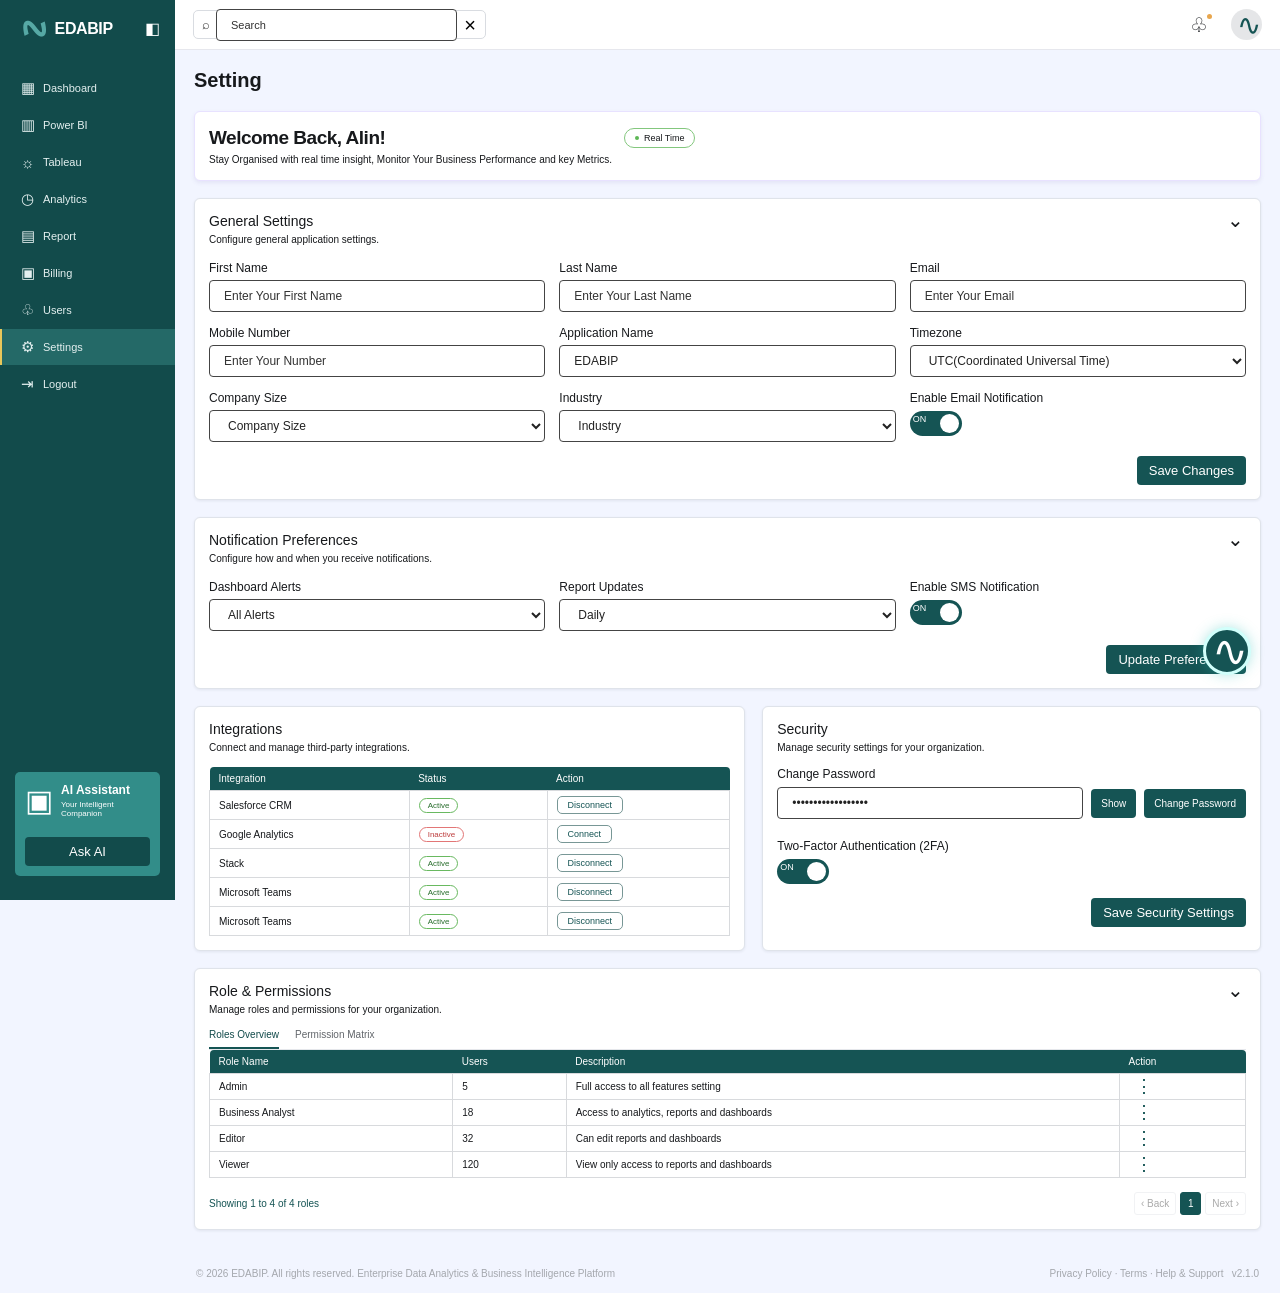
==== edabip-asif/index.html @ 904a11bc "Initial EDABIP settings dashboard" ====
<!DOCTYPE html>
<html lang="en">
<head>
  <meta charset="UTF-8">
  <meta name="viewport" content="width=device-width, initial-scale=1.0">
  <meta name="description" content="EDABIP settings dashboard demo built with HTML, CSS and JavaScript.">
  <title>EDABIP | Settings</title>
  <link rel="stylesheet" href="style.css">
  <script src="script.js" defer></script>
</head>
<body>
  <div class="app-shell">
    <aside class="sidebar" id="sidebar">
      <a class="brand" href="#" aria-label="EDABIP home">
        <span class="brand-mark" aria-hidden="true">∿</span><span>EDABIP</span>
      </a>
      <button class="sidebar-collapse" id="sidebarToggle" aria-label="Toggle sidebar" title="Toggle sidebar">◧</button>
      <nav class="nav-menu" aria-label="Main navigation">
        <a href="#"><span class="nav-icon">▦</span><span>Dashboard</span></a>
        <a href="#"><span class="nav-icon">▥</span><span>Power BI</span></a>
        <a href="#"><span class="nav-icon">☼</span><span>Tableau</span></a>
        <a href="#"><span class="nav-icon">◷</span><span>Analytics</span></a>
        <a href="#"><span class="nav-icon">▤</span><span>Report</span></a>
        <a href="#"><span class="nav-icon">▣</span><span>Billing</span></a>
        <a href="#"><span class="nav-icon">♧</span><span>Users</span></a>
        <a class="active" href="#" aria-current="page"><span class="nav-icon">⚙</span><span>Settings</span></a>
        <a href="#"><span class="nav-icon">⇥</span><span>Logout</span></a>
      </nav>
      <section class="assistant-card" aria-label="AI Assistant">
        <div class="assistant-heading"><span class="robot">▣</span><div><strong>AI Assistant</strong><small>Your Intelligent Companion</small></div></div>
        <button class="btn btn-dark ask-ai" id="askAi">Ask AI</button>
      </section>
    </aside>

    <div class="main-area">
      <header class="topbar">
        <button class="mobile-menu" id="mobileMenu" aria-label="Open navigation">☰</button>
        <label class="search-wrap"><span aria-hidden="true">⌕</span><input id="globalSearch" type="search" placeholder="Search" aria-label="Search settings"><button id="clearSearch" type="button" aria-label="Clear search">×</button></label>
        <div class="top-actions"><button class="icon-button" id="notificationsBtn" aria-label="Notifications" title="Notifications">♧<span class="notification-dot"></span></button><button class="avatar" id="profileBtn" aria-label="Open profile menu">∿</button></div>
      </header>

      <main class="content">
        <h1>Setting</h1>
        <section class="welcome panel">
          <div><h2>Welcome Back, Alin!</h2><p>Stay Organised with real time insight, Monitor Your Business Performance and key Metrics.</p></div>
          <span class="live-pill"><span></span> Real Time</span>
        </section>

        <section class="panel settings-panel searchable" data-search="general settings first name last name email mobile number application name timezone company size industry email notification">
          <button class="section-heading" data-collapse="generalBody" aria-expanded="true"><span><strong>General Settings</strong><small>Configure general application settings.</small></span><span class="chevron">⌄</span></button>
          <div id="generalBody" class="section-body">
            <form id="generalForm">
              <div class="form-grid">
                <label>First Name<input name="firstName" type="text" placeholder="Enter Your First Name" required></label>
                <label>Last Name<input name="lastName" type="text" placeholder="Enter Your Last Name" required></label>
                <label>Email<input name="email" type="email" placeholder="Enter Your Email" required></label>
                <label>Mobile Number<input name="mobile" type="tel" inputmode="tel" placeholder="Enter Your Number" pattern="[0-9+() -]{7,}" title="Enter a valid phone number"></label>
                <label>Application Name<input name="appName" type="text" value="EDABIP"></label>
                <label>Timezone<select name="timezone"><option>UTC(Coordinated Universal Time)</option><option>Asia/Kolkata (IST)</option><option>Europe/London</option><option>America/New_York</option><option>Asia/Dubai</option></select></label>
                <label>Company Size<select name="companySize"><option value="">Company Size</option><option>1–10 employees</option><option>11–50 employees</option><option>51–200 employees</option><option>201–1000 employees</option><option>1000+ employees</option></select></label>
                <label>Industry<select name="industry"><option value="">Industry</option><option>Technology</option><option>Finance</option><option>Healthcare</option><option>Education</option><option>Retail</option><option>Manufacturing</option><option>Other</option></select></label>
                <div class="toggle-field"><span>Enable Email Notification</span><label class="switch"><input type="checkbox" name="emailNotifications" checked><span class="slider"></span><span class="switch-state">ON</span></label></div>
              </div>
              <div class="actions"><button class="btn" type="submit">Save Changes</button></div>
              <p class="form-message" id="generalMessage" role="status"></p>
            </form>
          </div>
        </section>

        <section class="panel settings-panel searchable" data-search="notification preferences dashboard alerts report updates sms notification">
          <button class="section-heading" data-collapse="notificationBody" aria-expanded="true"><span><strong>Notification Preferences</strong><small>Configure how and when you receive notifications.</small></span><span class="chevron">⌄</span></button>
          <div id="notificationBody" class="section-body">
            <form id="notificationForm">
              <div class="form-grid notification-grid">
                <label>Dashboard Alerts<select name="dashboardAlerts"><option>All Alerts</option><option>Important Only</option><option>None</option></select></label>
                <label>Report Updates<select name="reportUpdates"><option>Daily</option><option>Weekly</option><option>Monthly</option><option>Never</option></select></label>
                <div class="toggle-field"><span>Enable SMS Notification</span><label class="switch"><input type="checkbox" name="smsNotifications" checked><span class="slider"></span><span class="switch-state">ON</span></label></div>
              </div>
              <div class="actions"><button class="btn" type="submit">Update Preferences</button></div>
              <p class="form-message" id="notificationMessage" role="status"></p>
            </form>
          </div>
        </section>

        <div class="two-column">
          <section class="panel searchable" data-search="integrations salesforce crm google analytics stack microsoft teams connect disconnect">
            <h2 class="card-title">Integrations</h2><p class="card-subtitle">Connect and manage third-party integrations.</p>
            <div class="table-wrap"><table><thead><tr><th>Integration</th><th>Status</th><th>Action</th></tr></thead><tbody id="integrationsRows"></tbody></table></div>
            <p class="form-message" id="integrationMessage" role="status"></p>
          </section>
          <section class="panel searchable" data-search="security change password two factor authentication 2fa">
            <h2 class="card-title">Security</h2><p class="card-subtitle">Manage security settings for your organization.</p>
            <form id="securityForm">
              <label class="password-label">Change Password<div class="password-row"><input id="passwordInput" type="password" value="StrongPassword123!" minlength="8" aria-label="New password"><button class="btn" type="button" id="showPassword">Show</button><button class="btn" type="submit">Change Password</button></div></label>
              <div class="toggle-field security-toggle"><span>Two-Factor Authentication (2FA)</span><label class="switch"><input type="checkbox" name="twoFactor" checked><span class="slider"></span><span class="switch-state">ON</span></label></div>
              <div class="actions"><button class="btn" type="submit">Save Security Settings</button></div>
              <p class="form-message" id="securityMessage" role="status"></p>
            </form>
          </section>
        </div>

        <section class="panel searchable roles-panel" data-search="role permissions admin business analyst editor viewer roles overview permission matrix">
          <button class="section-heading" data-collapse="rolesBody" aria-expanded="true"><span><strong>Role &amp; Permissions</strong><small>Manage roles and permissions for your organization.</small></span><span class="chevron">⌄</span></button>
          <div id="rolesBody" class="section-body">
            <div class="tabs" role="tablist" aria-label="Role views"><button class="tab active" role="tab" aria-selected="true" data-tab="overview">Roles Overview</button><button class="tab" role="tab" aria-selected="false" data-tab="matrix">Permission Matrix</button></div>
            <div class="table-wrap"><table id="rolesTable"><thead id="rolesHead"></thead><tbody id="rolesRows"></tbody></table></div>
            <div class="table-footer"><span id="pageInfo">Showing 1 to 4 of 4 roles</span><div class="pagination" id="pagination"></div></div>
          </div>
        </section>
        <footer class="footer"><span>© 2026 EDABIP. All rights reserved. Enterprise Data Analytics &amp; Business Intelligence Platform</span><span><a href="#">Privacy Policy</a> · <a href="#">Terms</a> · <a href="#">Help &amp; Support</a> &nbsp; v2.1.0</span></footer>
      </main>
    </div>
    <button class="floating-ai" id="floatingAi" aria-label="Ask AI assistant">∿</button>
    <div class="toast" id="toast" role="status" aria-live="polite"></div>
  </div>
</body>
</html>
---- edabip-asif/style.css ----
/* EDABIP Settings Dashboard — plain CSS, no frameworks */
:root {
  --teal-900: #124b4b;
  --teal-800: #155454;
  --teal-700: #206967;
  --teal-500: #56a9a5;
  --ink: #17191c;
  --muted: #6f747b;
  --page: #f2f5ff;
  --surface: #ffffff;
  --border: #dfe3ea;
  --green: #61ad55;
  --space-1: 4px;
  --space-2: 8px;
  --space-3: 12px;
  --space-4: 16px;
  --space-5: 20px;
  --space-6: 24px;
  --radius: 6px;
  --shadow: 0 1px 3px rgba(20, 35, 50, .08);
}
* { box-sizing: border-box; }
html { scroll-behavior: smooth; }
body { margin: 0; color: var(--ink); background: var(--page); font-family: Arial, Helvetica, sans-serif; font-size: 13px; }
button, input, select { font: inherit; }
button, a, input, select { -webkit-tap-highlight-color: transparent; }
button { cursor: pointer; }
button:focus-visible, a:focus-visible, input:focus-visible, select:focus-visible { outline: 3px solid #73c7c4; outline-offset: 2px; }
.app-shell { min-height: 100vh; }
.sidebar { width: 175px; background: var(--teal-900); color: white; position: fixed; inset: 0 auto 0 0; z-index: 20; display: flex; flex-direction: column; padding: 13px 0 24px; transition: width .2s ease, transform .2s ease; }
.brand { display: flex; align-items: center; gap: 7px; padding: 0 18px; height: 32px; text-decoration: none; color: white; font-size: 16px; font-weight: 700; letter-spacing: -.4px; }
.brand-mark { color: var(--teal-500); font-size: 36px; line-height: .7; transform: rotate(-25deg); display: inline-block; }
.sidebar-collapse { position: absolute; top: 18px; right: 9px; color: #fff; background: transparent; border: 0; font-size: 16px; }
.nav-menu { margin-top: 25px; display: flex; flex-direction: column; gap: 1px; }
.nav-menu a { color: #e4f0f0; display: flex; align-items: center; gap: 10px; min-height: 36px; padding: 0 19px; text-decoration: none; border-left: 2px solid transparent; font-size: 11px; }
.nav-menu a:hover { background: rgba(255,255,255,.08); }
.nav-menu a.active { background: #246967; border-left-color: #e8c75a; }
.nav-icon { width: 12px; font-size: 15px; text-align: center; }
.assistant-card { margin: auto 15px 0; padding: 11px 10px 10px; background: #328d89; border-radius: 5px; }
.assistant-heading { display: flex; gap: 8px; align-items: center; }
.robot { font-size: 30px; line-height: 1; }
.assistant-heading strong { display: block; font-size: 12px; }
.assistant-heading small { display: block; font-size: 8px; margin-top: 3px; }
.btn { border: 0; background: var(--teal-800); color: white; border-radius: 4px; min-height: 29px; padding: 7px 12px; white-space: nowrap; }
.btn:hover { background: var(--teal-700); }
.btn:active { transform: translateY(1px); }
.btn-dark { background: #124b4b; }
.ask-ai { width: 100%; margin-top: 19px; }
.main-area { margin-left: 175px; min-width: 0; }
.topbar { height: 50px; background: #fff; border-bottom: 1px solid #e6e7ed; display: flex; align-items: center; justify-content: space-between; padding: 0 18px; gap: 16px; }
.search-wrap { display: flex; align-items: center; gap: 6px; width: min(293px, 50%); height: 29px; border: 1px solid #d9dce1; border-radius: 5px; padding: 0 8px; color: #333; }
.search-wrap input { min-width: 0; flex: 1; border: 0; outline: 0; background: transparent; height: 100%; font-size: 11px; }
.search-wrap button { border: 0; background: transparent; font-size: 20px; line-height: 1; padding: 0 1px; }
.top-actions { display: flex; align-items: center; gap: 17px; }
.icon-button, .avatar, .mobile-menu { position: relative; border: 0; background: transparent; color: #17191c; font-size: 20px; }
.notification-dot { position: absolute; top: 2px; right: 2px; width: 5px; height: 5px; border-radius: 50%; background: #e8a64d; }
.avatar { width: 31px; height: 31px; border-radius: 50%; background: #e5e6e8; color: var(--teal-800); font-size: 29px; line-height: 22px; }
.mobile-menu { display: none; }
.content { padding: 19px 19px 0; max-width: 1600px; margin: 0 auto; }
h1 { font-size: 20px; margin: 0 0 19px; font-weight: 700; }
.panel { background: var(--surface); border: 1px solid var(--border); border-radius: var(--radius); box-shadow: var(--shadow); padding: 14px; min-width: 0; }
.welcome { display: flex; align-items: flex-start; gap: 12px; padding: 15px 14px; margin-bottom: 17px; border-color: #e8e2ff; box-shadow: 0 2px 4px rgba(90, 70, 150, .09); }
.welcome h2 { margin: 0 0 5px; font-size: 19px; letter-spacing: -.5px; }
.welcome p { margin: 0; font-size: 10px; }
.live-pill { display: inline-flex; align-items: center; gap: 5px; border: 1px solid #83c77d; border-radius: 14px; padding: 4px 10px; font-size: 9px; white-space: nowrap; margin-top: 1px; }
.live-pill span { width: 4px; height: 4px; background: #5db755; border-radius: 50%; }
.settings-panel { margin-bottom: 17px; }
.section-heading { display: flex; width: 100%; justify-content: space-between; align-items: flex-start; border: 0; padding: 0; background: transparent; text-align: left; color: inherit; }
.section-heading strong { display: block; font-size: 14px; font-weight: 500; margin-bottom: 5px; }
.section-heading small { display: block; font-size: 10px; }
.chevron { font-size: 20px; line-height: 15px; padding: 0 2px; transition: transform .15s ease; }
.section-heading[aria-expanded="false"] .chevron { transform: rotate(-90deg); }
.section-body { padding-top: 16px; }
.section-body.is-collapsed { display: none; }
.form-grid { display: grid; grid-template-columns: repeat(3, minmax(0, 1fr)); column-gap: 14px; row-gap: 14px; }
form label, .password-label { display: flex; flex-direction: column; gap: 5px; min-width: 0; font-size: 12px; }
input:not([type="checkbox"]), select { width: 100%; height: 32px; border: 1px solid #444; border-radius: 4px; background: #fff; padding: 0 14px; color: #222; min-width: 0; }
input::placeholder { color: #333; opacity: 1; }
select { padding-right: 8px; }
.toggle-field { display: flex; flex-direction: column; gap: 6px; font-size: 12px; align-items: flex-start; }
.switch { display: inline-flex; position: relative; width: 52px; height: 25px; border-radius: 20px; background: var(--teal-800); align-items: center; padding: 3px; cursor: pointer; }
.switch input { position: absolute; opacity: 0; width: 1px; height: 1px; }
.slider { position: absolute; left: 3px; width: 19px; height: 19px; border-radius: 50%; background: #fff; transition: transform .18s ease; }
.switch input:checked + .slider { transform: translateX(27px); }
.switch-state { color: #fff; font-size: 9px; margin-left: 5px; }
.switch input:checked ~ .switch-state { margin-left: 0; margin-right: auto; }
.switch input:not(:checked) ~ .switch-state { margin-left: auto; margin-right: 5px; }
.switch:has(input:focus-visible) { outline: 3px solid #73c7c4; outline-offset: 2px; }
.actions { display: flex; justify-content: flex-end; margin-top: 14px; }
.form-message { margin: 7px 0 0; color: var(--teal-800); font-size: 11px; min-height: 0; }
.form-message:empty { display: none; }
.notification-grid { grid-template-columns: repeat(3, minmax(0, 1fr)); }
.two-column { display: grid; grid-template-columns: 1.05fr .95fr; gap: 17px; margin-bottom: 17px; }
.card-title { margin: 0 0 5px; font-size: 14px; font-weight: 500; }
.card-subtitle { margin: 0 0 14px; font-size: 10px; }
.table-wrap { overflow-x: auto; }
table { border-collapse: collapse; width: 100%; font-size: 10px; }
th { background: var(--teal-800); color: #fff; text-align: left; padding: 6px 9px; font-weight: 500; }
th:first-child { border-radius: 4px 0 0 0; }
th:last-child { border-radius: 0 4px 0 0; }
td { border: 1px solid #d8dadd; padding: 5px 9px; height: 24px; }
tbody tr:hover { background: #f7fbfb; }
.status { display: inline-block; min-width: 38px; text-align: center; border: 1px solid #69b960; color: #286d2c; border-radius: 10px; padding: 2px 8px; font-size: 8px; }
.status.inactive { border-color: #e27676; color: #bd3c3c; }
.small-action { background: white; color: var(--teal-800); border: 1px solid #789796; border-radius: 5px; padding: 3px 10px; font-size: 9px; min-width: 50px; }
.small-action:hover { background: #eaf5f4; }
.password-row { display: flex; gap: 8px; align-items: center; margin-top: 1px; }
.password-row input { flex: 1; }
.password-row .btn { font-size: 10px; padding-inline: 10px; }
.security-toggle { margin-top: 20px; }
.tabs { display: flex; gap: 16px; border-bottom: 1px solid #e5e7eb; margin: 14px 0 0; }
.tab { background: transparent; border: 0; border-bottom: 2px solid transparent; padding: 0 0 7px; color: #62666b; font-size: 10px; }
.tab.active { color: var(--teal-900); border-bottom-color: var(--teal-800); }
.roles-panel { margin-bottom: 30px; }
.roles-panel .section-body { padding-top: 0; }
.roles-panel .table-wrap { margin-top: 0; }
.role-action { border: 0; background: transparent; font-size: 18px; line-height: 12px; color: var(--teal-800); }
.table-footer { display: flex; justify-content: space-between; align-items: center; gap: 10px; margin-top: 14px; font-size: 10px; color: var(--teal-800); }
.pagination { display: flex; align-items: center; gap: 4px; }
.pagination button { min-width: 21px; height: 23px; padding: 0 6px; background: #fff; border: 1px solid #e2e4e8; border-radius: 3px; color: #444; font-size: 10px; }
.pagination button.active { background: var(--teal-800); color: white; border-color: var(--teal-800); }
.pagination button:disabled { opacity: .45; cursor: not-allowed; }
.footer { display: flex; justify-content: space-between; gap: 12px; color: #a4a7ad; font-size: 10px; padding: 8px 2px 14px; }
.footer a { color: inherit; text-decoration: none; }
.footer a:hover { text-decoration: underline; }
.floating-ai { position: fixed; right: 29px; bottom: 25%; z-index: 10; width: 48px; height: 48px; border-radius: 50%; border: 3px solid #d1fffb; background: var(--teal-800); color: white; font-size: 43px; line-height: 34px; box-shadow: 0 0 13px rgba(40, 190, 180, .35); }
.toast { position: fixed; right: 20px; bottom: 20px; z-index: 50; background: #173f3f; color: #fff; padding: 12px 16px; border-radius: 6px; box-shadow: 0 5px 20px #0002; max-width: min(360px, calc(100vw - 40px)); display: none; }
.toast.show { display: block; }
.search-hidden { display: none !important; }
.sidebar.is-collapsed { width: 62px; }
.sidebar.is-collapsed .brand span:not(.brand-mark), .sidebar.is-collapsed .nav-menu a span:not(.nav-icon), .sidebar.is-collapsed .assistant-card, .sidebar.is-collapsed .sidebar-collapse { display: none; }
.sidebar.is-collapsed .brand { padding: 0 14px; }
.sidebar.is-collapsed .nav-menu a { padding: 0 23px; }
.sidebar.is-collapsed + .main-area { margin-left: 62px; }
@media (min-width: 1500px) { .content { padding-left: 24px; padding-right: 24px; } }
@media (max-width: 900px) {
  .sidebar { width: 62px; }
  .sidebar .brand span:not(.brand-mark), .sidebar .nav-menu a span:not(.nav-icon), .sidebar .assistant-card, .sidebar .sidebar-collapse { display: none; }
  .sidebar .brand { padding: 0 14px; }
  .nav-menu a { padding: 0 23px; }
  .main-area { margin-left: 62px; }
  .two-column { grid-template-columns: 1fr; }
  .content { padding: 16px 14px 0; }
}
@media (max-width: 620px) {
  .sidebar { transform: translateX(-100%); width: 210px; box-shadow: 8px 0 24px #0002; }
  .sidebar.mobile-open { transform: translateX(0); }
  .sidebar.mobile-open .brand span:not(.brand-mark), .sidebar.mobile-open .nav-menu a span:not(.nav-icon), .sidebar.mobile-open .assistant-card, .sidebar.mobile-open .sidebar-collapse { display: initial; }
  .sidebar.mobile-open .brand { padding: 0 18px; }
  .sidebar.mobile-open .nav-menu a { padding: 0 19px; }
  .main-area, .sidebar.is-collapsed + .main-area { margin-left: 0; }
  .topbar { padding: 0 12px; gap: 10px; }
  .mobile-menu { display: inline-block; }
  .search-wrap { width: 100%; }
  .top-actions { gap: 9px; }
  .content { padding: 14px 10px 0; }
  h1 { margin-bottom: 13px; }
  .welcome { flex-wrap: wrap; }
  .welcome h2 { font-size: 17px; }
  .form-grid, .notification-grid { grid-template-columns: 1fr; }
  .panel { padding: 12px; }
  .two-column { gap: 12px; }
  .password-row { flex-wrap: wrap; }
  .password-row input { flex-basis: 100%; }
  .footer { flex-direction: column; line-height: 1.6; }
  .floating-ai { width: 43px; height: 43px; right: 14px; bottom: 16px; font-size: 37px; }
  .table-footer { align-items: flex-start; flex-direction: column; }
}
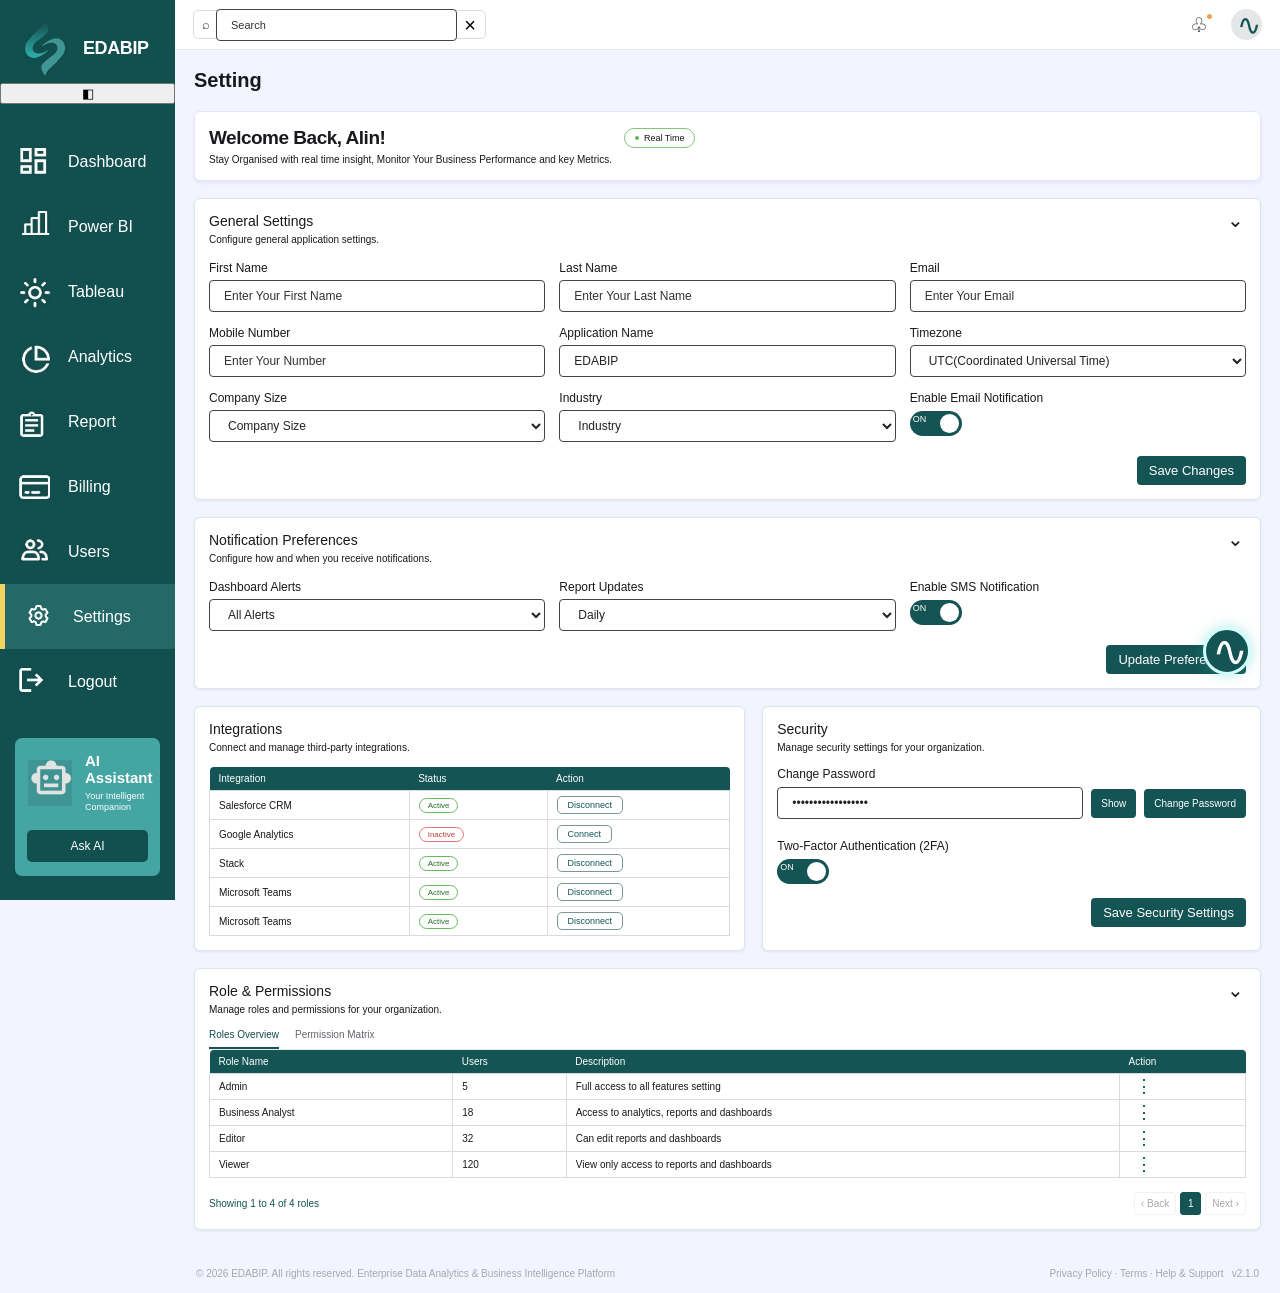
==== commit f65a97ce: "Update sidebar design and notification icon" ====
--- a/edabip-asif/index.html
+++ b/edabip-asif/index.html
@@ -11,26 +11,86 @@
 <body>
   <div class="app-shell">
     <aside class="sidebar" id="sidebar">
-      <a class="brand" href="#" aria-label="EDABIP home">
-        <span class="brand-mark" aria-hidden="true">∿</span><span>EDABIP</span>
-      </a>
-      <button class="sidebar-collapse" id="sidebarToggle" aria-label="Toggle sidebar" title="Toggle sidebar">◧</button>
-      <nav class="nav-menu" aria-label="Main navigation">
-        <a href="#"><span class="nav-icon">▦</span><span>Dashboard</span></a>
-        <a href="#"><span class="nav-icon">▥</span><span>Power BI</span></a>
-        <a href="#"><span class="nav-icon">☼</span><span>Tableau</span></a>
-        <a href="#"><span class="nav-icon">◷</span><span>Analytics</span></a>
-        <a href="#"><span class="nav-icon">▤</span><span>Report</span></a>
-        <a href="#"><span class="nav-icon">▣</span><span>Billing</span></a>
-        <a href="#"><span class="nav-icon">♧</span><span>Users</span></a>
-        <a class="active" href="#" aria-current="page"><span class="nav-icon">⚙</span><span>Settings</span></a>
-        <a href="#"><span class="nav-icon">⇥</span><span>Logout</span></a>
-      </nav>
-      <section class="assistant-card" aria-label="AI Assistant">
-        <div class="assistant-heading"><span class="robot">▣</span><div><strong>AI Assistant</strong><small>Your Intelligent Companion</small></div></div>
-        <button class="btn btn-dark ask-ai" id="askAi">Ask AI</button>
-      </section>
-    </aside>
+
+  <!-- EDABIP LOGO -->
+  <a class="brand" href="#">
+    <img src="assets/brand-logo.png" alt="EDABIP Logo" class="brand-logo">
+    <b>EDABIP</b>
+  </a>
+
+  <!-- SIDEBAR COLLAPSE BUTTON -->
+  <button class="collapse" id="sidebarToggle" aria-label="Toggle sidebar">
+    ◧
+  </button>
+
+  <!-- SIDEBAR NAVIGATION -->
+  <nav aria-label="Main navigation">
+
+    <a href="#">
+      <img src="assets/dashboard-icon.png" alt="" class="nav-icon">
+      <span>Dashboard</span>
+    </a>
+
+    <a href="#">
+      <img src="assets/powerbi-icon.png" alt="" class="nav-icon">
+      <span>Power BI</span>
+    </a>
+
+    <a href="#">
+      <img src="assets/tableau-icon.png" alt="" class="nav-icon">
+      <span>Tableau</span>
+    </a>
+
+    <a href="#">
+      <img src="assets/analytics-icon.png" alt="" class="nav-icon">
+      <span>Analytics</span>
+    </a>
+
+    <a href="#">
+      <img src="assets/report-icon.png" alt="" class="nav-icon">
+      <span>Report</span>
+    </a>
+
+    <a href="#">
+      <img src="assets/billing-icon.png" alt="" class="nav-icon">
+      <span>Billing</span>
+    </a>
+
+    <a href="#">
+      <img src="assets/users-icon.png" alt="" class="nav-icon">
+      <span>Users</span>
+    </a>
+
+    <a class="active" href="#" aria-current="page">
+      <img src="assets/settings-icon.png" alt="" class="nav-icon">
+      <span>Settings</span>
+    </a>
+
+    <a href="#">
+      <img src="assets/logout-icon.png" alt="" class="nav-icon">
+      <span>Logout</span>
+    </a>
+
+  </nav>
+
+  <!-- AI ASSISTANT -->
+  <div class="ai-card">
+
+    <div class="ai-title">
+        <img src="assets/ai-icon.png" alt="" class="ai-icon">
+
+        <div>
+            <b>AI Assistant</b>
+            <small>Your Intelligent Companion</small>
+        </div>
+    </div>
+
+    <button id="askAi">Ask AI</button>
+
+</div>
+
+</aside>
+
 
     <div class="main-area">
       <header class="topbar">
--- a/edabip-asif/style.css
+++ b/edabip-asif/style.css
@@ -166,3 +166,208 @@
   .floating-ai { width: 43px; height: 43px; right: 14px; bottom: 16px; font-size: 37px; }
   .table-footer { align-items: flex-start; flex-direction: column; }
 }
+/* EDABIP exact sidebar assets */
+
+.brand-logo {
+    width: 78px;
+    height: auto;
+    object-fit: contain;
+    display: block;
+}
+
+.nav-icon {
+    width: 32px;
+    height: 32px;
+    object-fit: contain;
+    flex-shrink: 0;
+    display: block;
+}
+
+.ai-title {
+    display: flex;
+    align-items: center;
+    gap: 12px;
+}
+
+.ai-icon {
+    width: 44px;
+    height: 44px;
+    object-fit: contain;
+    flex-shrink: 0;
+}
+/* =====================================================
+   EDABIP SIDEBAR - FIGMA MATCH
+   ===================================================== */
+
+.sidebar {
+    width: 175px;
+    background: #124f4f;
+    color: #ffffff;
+}
+
+/* EDABIP brand */
+.sidebar .brand {
+    height: 70px;
+    display: flex;
+    align-items: center;
+    gap: 10px;
+    padding: 0 18px;
+    color: #ffffff !important;
+    text-decoration: none !important;
+}
+
+.sidebar .brand-logo {
+    width: 55px;
+    height: 55px;
+    object-fit: contain;
+    display: block;
+    flex-shrink: 0;
+}
+
+.sidebar .brand b {
+    color: #ffffff !important;
+    font-size: 18px;
+    font-weight: 700;
+}
+
+/* Navigation */
+.sidebar nav {
+    margin-top: 25px;
+}
+
+.sidebar nav a {
+    height: 65px;
+    padding: 0 18px;
+    display: flex;
+    align-items: center;
+    gap: 18px;
+
+    color: #ffffff !important;
+    text-decoration: none !important;
+
+    font-size: 16px;
+    font-weight: 400;
+}
+
+/* Navigation icons */
+.sidebar nav a .nav-icon {
+    width: 32px;
+    height: 32px;
+    object-fit: contain;
+    display: block;
+    flex-shrink: 0;
+}
+
+/* Hover */
+.sidebar nav a:hover {
+    color: #ffffff !important;
+    background: #246967;
+}
+
+/* Active Settings */
+.sidebar nav a.active {
+    color: #ffffff !important;
+    background: #246967;
+    border-left: 5px solid #f4d35e;
+}
+
+/* AI Assistant */
+.sidebar .ai-card {
+    color: #ffffff;
+}
+
+.sidebar .ai-title {
+    color: #ffffff;
+}
+
+.sidebar .ai-title b {
+    color: #ffffff;
+}
+
+.sidebar .ai-icon {
+    width: 44px;
+    height: 44px;
+    object-fit: contain;
+    display: block;
+}
+
+/* AI Assistant description */
+.sidebar .ai-card small {
+    color: #ffffff;
+}
+/* =====================================================
+   AI ASSISTANT PANEL - FIGMA MATCH
+   ===================================================== */
+
+.sidebar .ai-card {
+    position: absolute;
+    left: 15px;
+    right: 15px;
+    bottom: 24px;
+
+    background: #45a5a3;
+    border-radius: 7px;
+
+    padding: 14px 12px;
+
+    color: #ffffff;
+}
+
+/* AI icon + text */
+.sidebar .ai-title {
+    display: flex;
+    align-items: center;
+    gap: 12px;
+}
+
+/* Robot icon */
+.sidebar .ai-icon {
+    width: 46px;
+    height: 46px;
+
+    object-fit: contain;
+    flex-shrink: 0;
+}
+
+/* AI Assistant heading */
+.sidebar .ai-title b {
+    display: block;
+
+    color: #ffffff;
+    font-size: 15px;
+    font-weight: 600;
+
+    margin-bottom: 5px;
+}
+
+/* Description */
+.sidebar .ai-title small {
+    display: block;
+
+    color: #ffffff;
+    font-size: 9px;
+    line-height: 1.3;
+}
+
+/* Ask AI button */
+.sidebar .ai-card button {
+    width: 100%;
+
+    margin-top: 16px;
+
+    padding: 9px 10px;
+
+    background: #124f4f;
+    color: #ffffff;
+
+    border: none;
+    border-radius: 5px;
+
+    font-size: 12px;
+    cursor: pointer;
+}
+
+/* Button hover */
+.sidebar .ai-card button:hover {
+    background: #0e4242;
+}
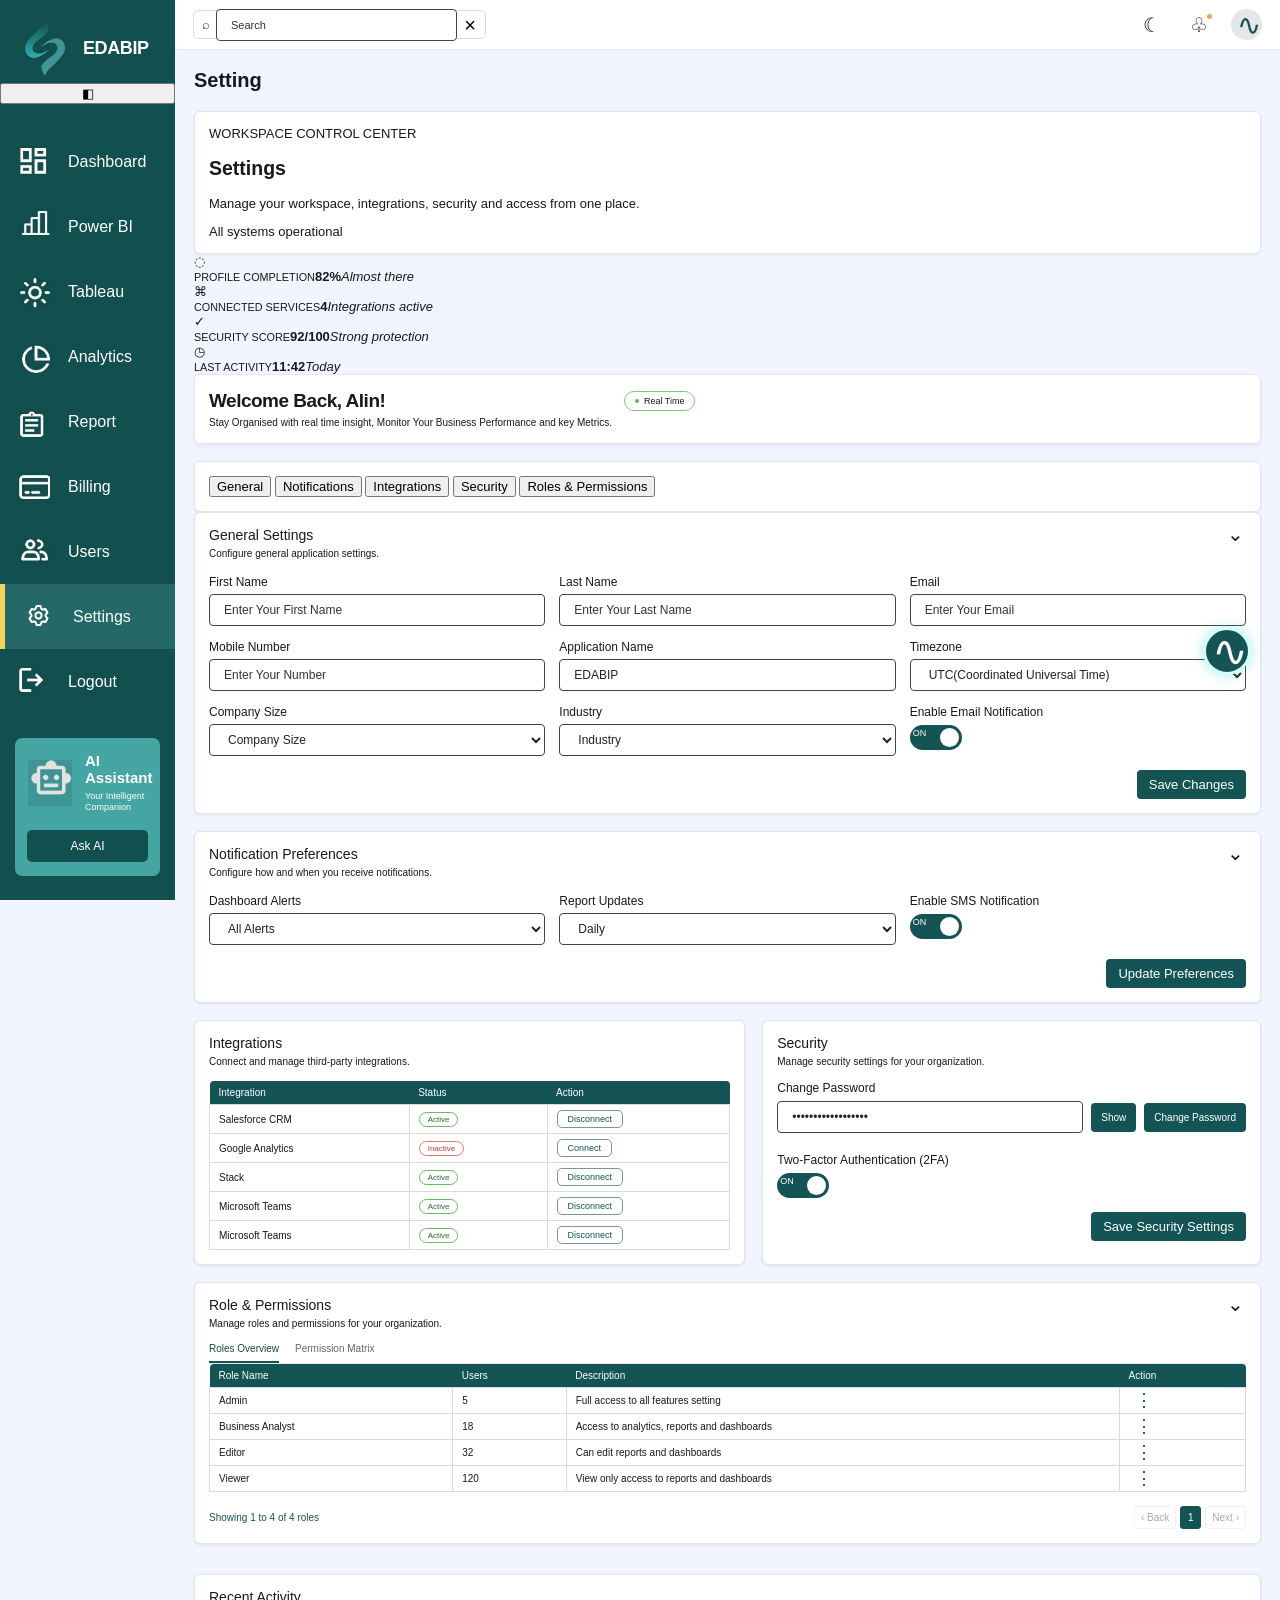
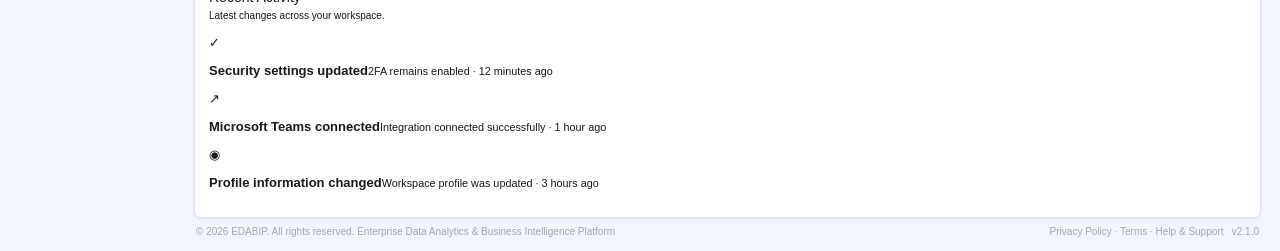
==== commit 85f68b74: "Upgrade EDABIP settings dashboard UI" ====
--- a/edabip-asif/index.html
+++ b/edabip-asif/index.html
@@ -96,17 +96,34 @@
       <header class="topbar">
         <button class="mobile-menu" id="mobileMenu" aria-label="Open navigation">☰</button>
         <label class="search-wrap"><span aria-hidden="true">⌕</span><input id="globalSearch" type="search" placeholder="Search" aria-label="Search settings"><button id="clearSearch" type="button" aria-label="Clear search">×</button></label>
-        <div class="top-actions"><button class="icon-button" id="notificationsBtn" aria-label="Notifications" title="Notifications">♧<span class="notification-dot"></span></button><button class="avatar" id="profileBtn" aria-label="Open profile menu">∿</button></div>
+        <div class="top-actions"><button class="icon-button theme-button" id="themeToggle" aria-label="Toggle theme" title="Toggle light/dark theme">☾</button><button class="icon-button" id="notificationsBtn" aria-label="Notifications" title="Notifications">♧<span class="notification-dot"></span></button><button class="avatar" id="profileBtn" aria-label="Open profile menu">∿</button></div>
       </header>
 
       <main class="content">
         <h1>Setting</h1>
-        <section class="welcome panel">
+        <section class="workspace-hero panel">
+    <div><span class="eyebrow">WORKSPACE CONTROL CENTER</span><h2>Settings</h2><p>Manage your workspace, integrations, security and access from one place.</p></div>
+    <span class="system-pill"><span></span> All systems operational</span>
+  </section>
+  <section class="overview-grid">
+    <article class="metric-card"><span class="metric-icon">◌</span><div><small>PROFILE COMPLETION</small><strong>82%</strong><em>Almost there</em></div></article>
+    <article class="metric-card"><span class="metric-icon">⌘</span><div><small>CONNECTED SERVICES</small><strong id="connectedCount">4</strong><em>Integrations active</em></div></article>
+    <article class="metric-card"><span class="metric-icon">✓</span><div><small>SECURITY SCORE</small><strong>92/100</strong><em>Strong protection</em></div></article>
+    <article class="metric-card"><span class="metric-icon">◷</span><div><small>LAST ACTIVITY</small><strong>11:42</strong><em>Today</em></div></article>
+  </section>
+  <section class="welcome panel">
           <div><h2>Welcome Back, Alin!</h2><p>Stay Organised with real time insight, Monitor Your Business Performance and key Metrics.</p></div>
           <span class="live-pill"><span></span> Real Time</span>
         </section>
 
-        <section class="panel settings-panel searchable" data-search="general settings first name last name email mobile number application name timezone company size industry email notification">
+        <div class="settings-nav panel" aria-label="Settings navigation">
+    <button class="settings-nav-item active" data-target="generalBody">General</button>
+    <button class="settings-nav-item" data-target="notificationBody">Notifications</button>
+    <button class="settings-nav-item" data-target="integrationsRows">Integrations</button>
+    <button class="settings-nav-item" data-target="securityForm">Security</button>
+    <button class="settings-nav-item" data-target="rolesBody">Roles &amp; Permissions</button>
+  </div>
+  <section class="panel settings-panel searchable" data-search="general settings first name last name email mobile number application name timezone company size industry email notification">
           <button class="section-heading" data-collapse="generalBody" aria-expanded="true"><span><strong>General Settings</strong><small>Configure general application settings.</small></span><span class="chevron">⌄</span></button>
           <div id="generalBody" class="section-body">
             <form id="generalForm">
@@ -167,6 +184,7 @@
             <div class="table-footer"><span id="pageInfo">Showing 1 to 4 of 4 roles</span><div class="pagination" id="pagination"></div></div>
           </div>
         </section>
+        <section class="panel activity-panel"><div><h2 class="card-title">Recent Activity</h2><p class="card-subtitle">Latest changes across your workspace.</p></div><div class="activity-list"><div><span>✓</span><p><b>Security settings updated</b><small>2FA remains enabled · 12 minutes ago</small></p></div><div><span>↗</span><p><b>Microsoft Teams connected</b><small>Integration connected successfully · 1 hour ago</small></p></div><div><span>◉</span><p><b>Profile information changed</b><small>Workspace profile was updated · 3 hours ago</small></p></div></div></section>
         <footer class="footer"><span>© 2026 EDABIP. All rights reserved. Enterprise Data Analytics &amp; Business Intelligence Platform</span><span><a href="#">Privacy Policy</a> · <a href="#">Terms</a> · <a href="#">Help &amp; Support</a> &nbsp; v2.1.0</span></footer>
       </main>
     </div>
